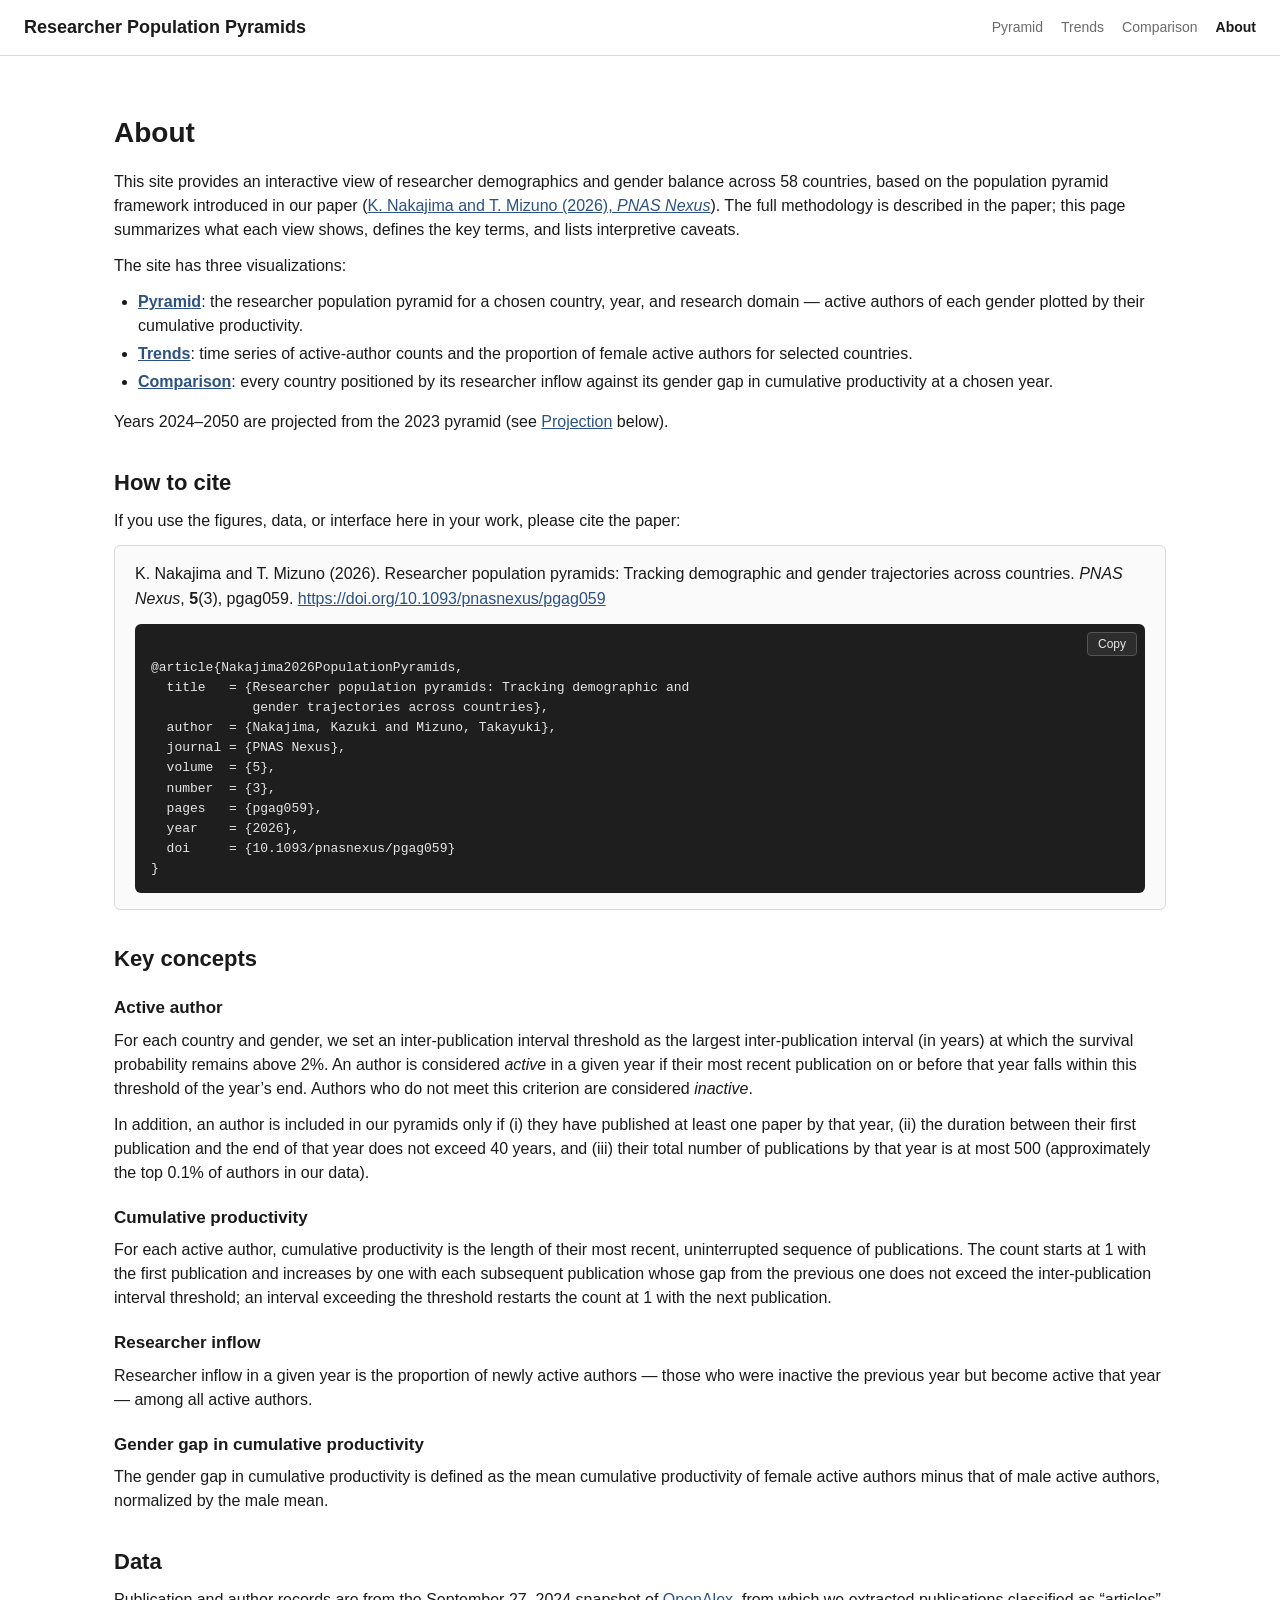
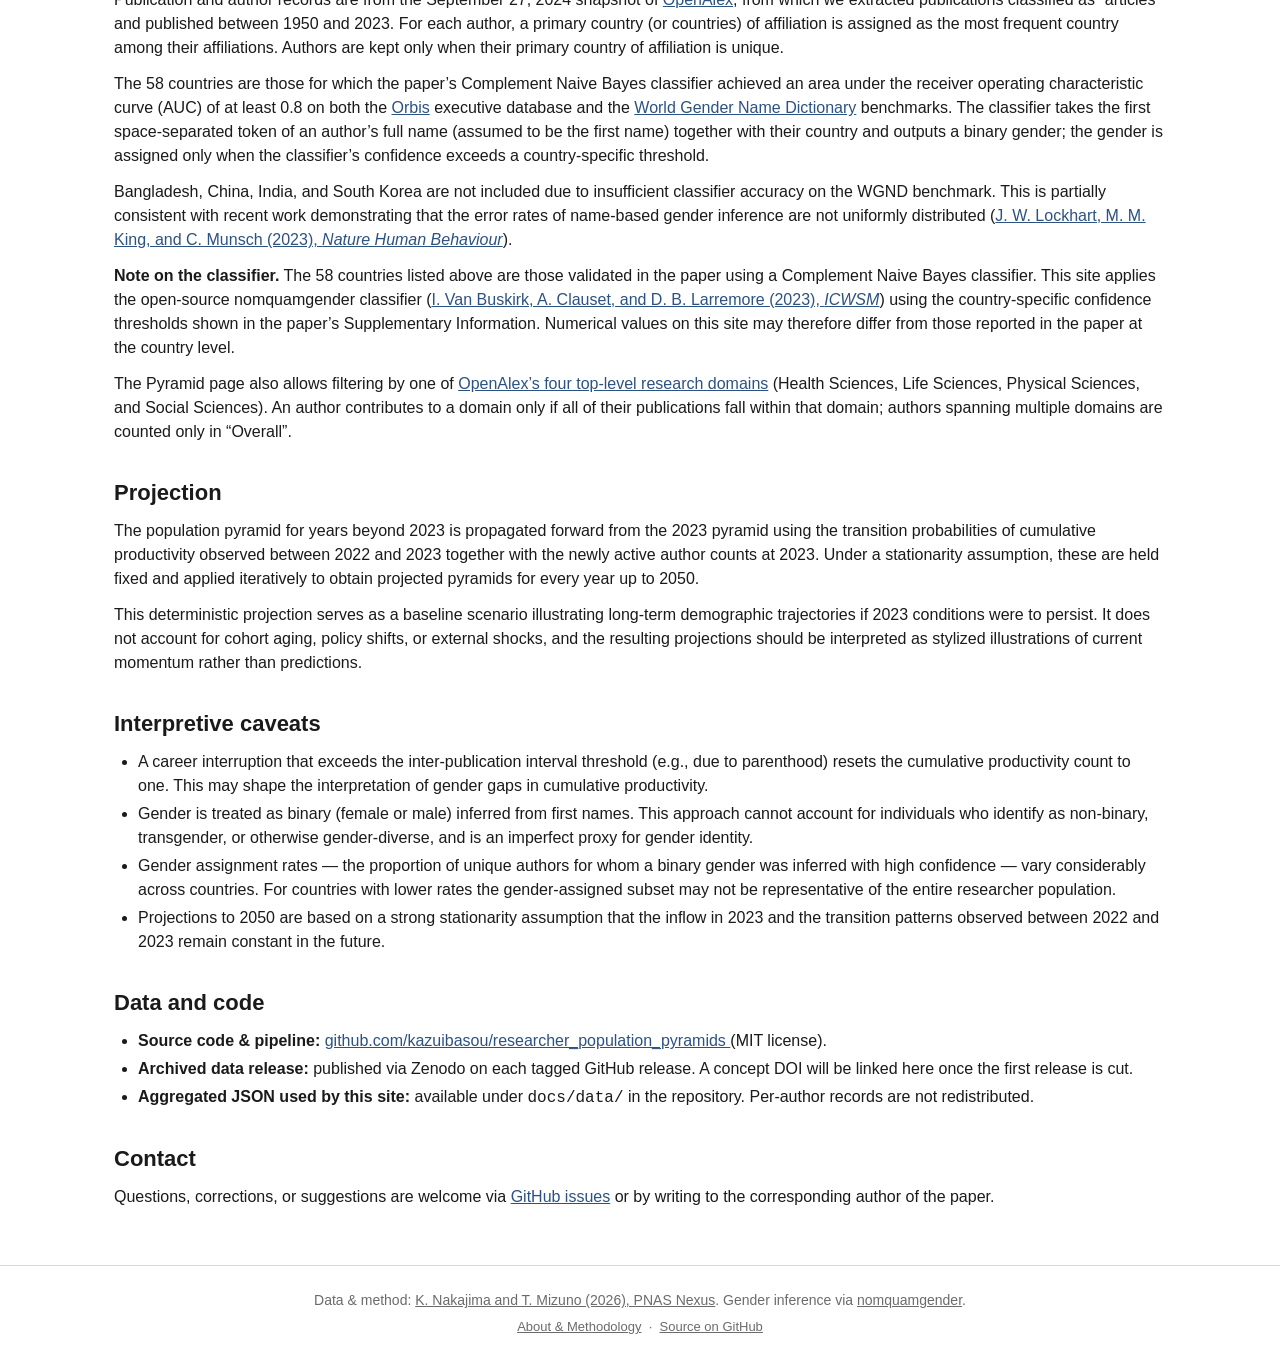
==== docs/about.html @ 1a8863eb "Website redesign and pipeline rewrite - Replace framework/ and reproduction/ with a static website  " ====
<!DOCTYPE html>
<html lang="en">
<head>
  <meta charset="utf-8">
  <meta name="viewport" content="width=device-width, initial-scale=1">
  <title>About — Researcher Population Pyramids</title>
  <link rel="stylesheet" href="css/style.css">
</head>
<body data-page="about">
  <div id="site-header"></div>

  <main>
    <section class="section">
      <h1>About</h1>
      <p>
        This site provides an interactive view of researcher demographics
        and gender balance across 58 countries, based on the population
        pyramid framework introduced in our paper
        (<a href="https://doi.org/10.1093/pnasnexus/pgag059" target="_blank" rel="noopener">K. Nakajima and T. Mizuno (2026), <em>PNAS Nexus</em></a>).
        The full methodology is described in the paper; this page summarizes
        what each view shows, defines the key terms, and lists interpretive
        caveats.
      </p>
      <p>
        The site has three visualizations:
      </p>
      <ul>
        <li>
          <strong><a href="index.html">Pyramid</a></strong>: the researcher
          population pyramid for a chosen country, year, and research domain
          — active authors of each gender plotted by their cumulative
          productivity.
        </li>
        <li>
          <strong><a href="trends.html">Trends</a></strong>: time series of
          active-author counts and the proportion of female active authors
          for selected countries.
        </li>
        <li>
          <strong><a href="comparison.html">Comparison</a></strong>: every
          country positioned by its researcher inflow against its gender gap
          in cumulative productivity at a chosen year.
        </li>
      </ul>
      <p>
        Years 2024–2050 are projected from the 2023 pyramid (see <a href="#projection">Projection</a> below).
      </p>
    </section>

    <section class="section">
      <h2>How to cite</h2>
      <p>If you use the figures, data, or interface here in your work, please cite the paper:</p>

      <div class="citation-block">
        <p class="citation-text">
          K. Nakajima and T. Mizuno (2026).
          Researcher population pyramids: Tracking demographic and gender
          trajectories across countries.
          <em>PNAS Nexus</em>, <strong>5</strong>(3), pgag059.
          <a href="https://doi.org/10.1093/pnasnexus/pgag059" target="_blank" rel="noopener">https://doi.org/10.1093/pnasnexus/pgag059</a>
        </p>
        <div class="bibtex" id="bibtex">
<button class="copy-btn" id="bibtex-copy">Copy</button>@article{Nakajima2026PopulationPyramids,
  title   = {Researcher population pyramids: Tracking demographic and
             gender trajectories across countries},
  author  = {Nakajima, Kazuki and Mizuno, Takayuki},
  journal = {PNAS Nexus},
  volume  = {5},
  number  = {3},
  pages   = {pgag059},
  year    = {2026},
  doi     = {10.1093/pnasnexus/pgag059}
}</div>
      </div>
    </section>

    <section class="section">
      <h2>Key concepts</h2>

      <h3>Active author</h3>
      <p>
        For each country and gender, we set an inter-publication interval
        threshold as the largest inter-publication interval (in years) at
        which the survival probability remains above 2&percnt;. An author is
        considered <em>active</em> in a given year if their most recent
        publication on or before that year falls within this threshold of
        the year&rsquo;s end. Authors who do not meet this criterion are
        considered <em>inactive</em>.
      </p>
      <p>
        In addition, an author is included in our pyramids only if (i) they
        have published at least one paper by that year, (ii) the duration
        between their first publication and the end of that year does not
        exceed 40 years, and (iii) their total number of publications by
        that year is at most 500 (approximately the top 0.1&percnt; of
        authors in our data).
      </p>

      <h3>Cumulative productivity</h3>
      <p>
        For each active author, cumulative productivity is the length of
        their most recent, uninterrupted sequence of publications. The count
        starts at 1 with the first publication and increases by one with
        each subsequent publication whose gap from the previous one does
        not exceed the inter-publication interval threshold; an interval
        exceeding the threshold restarts the count at 1 with the next
        publication.
      </p>

      <h3>Researcher inflow</h3>
      <p>
        Researcher inflow in a given year is the proportion of newly active
        authors — those who were inactive the previous year but become
        active that year — among all active authors.
      </p>

      <h3>Gender gap in cumulative productivity</h3>
      <p>
        The gender gap in cumulative productivity is defined as the mean
        cumulative productivity of female active authors minus that of male
        active authors, normalized by the male mean.
      </p>
    </section>

    <section class="section">
      <h2>Data</h2>
      <p>
        Publication and author records are from the September 27, 2024
        snapshot of
        <a href="https://openalex.org" target="_blank" rel="noopener">OpenAlex</a>,
        from which we extracted publications classified as &ldquo;articles&rdquo;
        and published between 1950 and 2023. For each author, a primary
        country (or countries) of affiliation is assigned as the most
        frequent country among their affiliations. Authors are kept only
        when their primary country of affiliation is unique.
      </p>
      <p>
        The 58 countries are those for which the paper&rsquo;s Complement
        Naive Bayes classifier achieved an area under the receiver operating
        characteristic curve (AUC) of at least 0.8 on both the
        <a href="https://www.moodys.com/web/en/us/capabilities/company-reference-data/orbis.html" target="_blank" rel="noopener">Orbis</a>
        executive database and the
        <a href="https://dataverse.harvard.edu/dataset.xhtml?persistentId=doi:10.7910/DVN/MSEGSJ" target="_blank" rel="noopener">World Gender Name Dictionary</a>
        benchmarks. The classifier takes the first space-separated token of
        an author&rsquo;s full name (assumed to be the first name) together
        with their country and outputs a binary gender; the gender is
        assigned only when the classifier&rsquo;s confidence exceeds a
        country-specific threshold.
      </p>
      <p>
        Bangladesh, China, India, and South Korea are not included due to
        insufficient classifier accuracy on the WGND benchmark. This is
        partially consistent with recent work demonstrating that the error
        rates of name-based gender inference are not uniformly distributed
        (<a href="https://doi.org/10.1038/s41562-023-01587-9" target="_blank" rel="noopener">J. W. Lockhart, M. M. King, and C. Munsch (2023), <em>Nature Human Behaviour</em></a>).
      </p>
      <p>
        <strong>Note on the classifier.</strong>
        The 58 countries listed above are those validated in the paper using a
        Complement Naive Bayes classifier. This site applies the open-source
        nomquamgender classifier
        (<a href="https://doi.org/10.1609/icwsm.v17i1.22195" target="_blank" rel="noopener">I. Van Buskirk, A. Clauset, and D. B. Larremore (2023), <em>ICWSM</em></a>)
        using the country-specific confidence thresholds shown in the paper&rsquo;s
        Supplementary Information. Numerical values on this site may therefore
        differ from those reported in the paper at the country level.
      </p>
      <p>
        The Pyramid page also allows filtering by one of
        <a href="https://help.openalex.org/hc/en-us/articles/24736129405719-Topics" target="_blank" rel="noopener">OpenAlex&rsquo;s four top-level research domains</a>
        (Health Sciences, Life Sciences, Physical Sciences, and Social
        Sciences). An author contributes to a domain only if all of their
        publications fall within that domain; authors spanning multiple
        domains are counted only in &ldquo;Overall&rdquo;.
      </p>
    </section>

    <section class="section" id="projection">
      <h2>Projection</h2>
      <p>
        The population pyramid for years beyond 2023 is propagated forward
        from the 2023 pyramid using the transition probabilities of
        cumulative productivity observed between 2022 and 2023 together
        with the newly active author counts at 2023. Under a stationarity
        assumption, these are held fixed and applied iteratively to obtain
        projected pyramids for every year up to 2050.
      </p>
      <p>
        This deterministic projection serves as a baseline scenario
        illustrating long-term demographic trajectories if 2023 conditions
        were to persist. It does not account for cohort aging, policy
        shifts, or external shocks, and the resulting projections should be
        interpreted as stylized illustrations of current momentum rather
        than predictions.
      </p>
    </section>

    <section class="section">
      <h2>Interpretive caveats</h2>
      <ul>
        <li>
          A career interruption that exceeds the inter-publication interval
          threshold (e.g., due to parenthood) resets the cumulative
          productivity count to one. This may shape the interpretation of
          gender gaps in cumulative productivity.
        </li>
        <li>
          Gender is treated as binary (female or male) inferred from first
          names. This approach cannot account for individuals who identify
          as non-binary, transgender, or otherwise gender-diverse, and is an
          imperfect proxy for gender identity.
        </li>
        <li>
          Gender assignment rates — the proportion of unique authors for
          whom a binary gender was inferred with high confidence — vary
          considerably across countries. For countries with lower rates the
          gender-assigned subset may not be representative of the entire
          researcher population.
        </li>
        <li>
          Projections to 2050 are based on a strong stationarity assumption
          that the inflow in 2023 and the transition patterns observed
          between 2022 and 2023 remain constant in the future.
        </li>
      </ul>
    </section>

    <section class="section">
      <h2>Data and code</h2>
      <ul>
        <li>
          <strong>Source code &amp; pipeline:</strong>
          <a href="https://github.com/kazuibasou/researcher_population_pyramids" target="_blank" rel="noopener">
            github.com/kazuibasou/researcher_population_pyramids
          </a>
          (MIT license).
        </li>
        <li>
          <strong>Archived data release:</strong>
          published via Zenodo on each tagged GitHub release.
          A concept DOI will be linked here once the first release is cut.
        </li>
        <li>
          <strong>Aggregated JSON used by this site:</strong> available under
          <code>docs/data/</code> in the repository. Per-author records are
          not redistributed.
        </li>
      </ul>
    </section>

    <section class="section">
      <h2>Contact</h2>
      <p>
        Questions, corrections, or suggestions are welcome via
        <a href="https://github.com/kazuibasou/researcher_population_pyramids/issues" target="_blank" rel="noopener">GitHub issues</a>
        or by writing to the corresponding author of the paper.
      </p>
    </section>
  </main>

  <div id="site-footer"></div>

  <script src="js/common.js"></script>
  <script>
    document.addEventListener('DOMContentLoaded', function () {
      const btn = document.getElementById('bibtex-copy');
      if (!btn) return;
      btn.addEventListener('click', function () {
        const block = document.getElementById('bibtex');
        // Grab the text content but strip the button's own label.
        const text = block.innerText.replace(/^Copy\s*/, '');
        navigator.clipboard.writeText(text).then(function () {
          btn.classList.add('copied');
          btn.textContent = 'Copied';
          setTimeout(function () {
            btn.classList.remove('copied');
            btn.textContent = 'Copy';
          }, 1500);
        });
      });
    });
  </script>
</body>
</html>
---- docs/css/style.css ----
/* Researcher Population Pyramids — global styles */

:root {
  --color-bg: #ffffff;
  --color-text: #1a1a1a;
  --color-muted: #6b6b6b;
  --color-border: #d9d9d9;
  --color-accent: #2c5282;
  --color-female: #2f7a3a;    /* darkgreen, paper-faithful */
  --color-male: #ed8936;      /* orange, paper-faithful */
  --color-projection-bg: #f0f0f5;
  --max-width: 1100px;
  --font-stack: -apple-system, BlinkMacSystemFont, "Segoe UI", Roboto,
                "Helvetica Neue", Arial, sans-serif;
}

* { box-sizing: border-box; }

html, body {
  margin: 0;
  padding: 0;
  font-family: var(--font-stack);
  color: var(--color-text);
  background: var(--color-bg);
  font-size: 16px;
  line-height: 1.5;
}

a { color: var(--color-accent); }
a:hover { text-decoration: underline; }

/* ----- Layout ----- */

.site-header {
  border-bottom: 1px solid var(--color-border);
  padding: 14px 24px;
  display: flex;
  align-items: center;
  justify-content: space-between;
  flex-wrap: wrap;
  gap: 12px;
}

.site-header .brand {
  font-size: 18px;
  font-weight: 600;
  text-decoration: none;
  color: var(--color-text);
}

.site-header nav { display: flex; gap: 18px; flex-wrap: wrap; }
.site-header nav a {
  color: var(--color-muted);
  text-decoration: none;
  font-size: 14px;
}
.site-header nav a:hover { color: var(--color-text); }
.site-header nav a.active { color: var(--color-text); font-weight: 600; }

main {
  max-width: var(--max-width);
  margin: 0 auto;
  padding: 24px;
}

.site-footer {
  border-top: 1px solid var(--color-border);
  padding: 24px;
  text-align: center;
  color: var(--color-muted);
  font-size: 14px;
}

.site-footer a { color: var(--color-muted); }

/* ----- Controls row (country + domain pickers) ----- */

.controls {
  display: flex;
  gap: 16px;
  flex-wrap: wrap;
  align-items: flex-end;
  margin-bottom: 8px;
}

.control {
  display: flex;
  flex-direction: column;
  gap: 4px;
  min-width: 220px;
}

.control.compact { min-width: 110px; }
.control.compact select { min-width: 110px; }

/* Number inputs (Trends year range, etc.) — match select styling. */
.control input[type="number"] {
  font-family: var(--font-stack);
  font-size: 15px;
  padding: 0 12px;
  border: 1px solid var(--color-border);
  border-radius: 4px;
  background: white;
  height: var(--control-height);
  box-sizing: border-box;
  width: 100%;
}

.control label {
  font-size: 12px;
  text-transform: uppercase;
  letter-spacing: 0.04em;
  color: var(--color-muted);
}

/* Unified height for native <select> and Choices.js-wrapped <select>.
   Choices.js replaces the native select with a .choices > .choices__inner
   container, so we have to size both explicitly. */
:root { --control-height: 42px; }

.control select {
  font-family: var(--font-stack);
  font-size: 15px;
  padding: 0 12px;
  border: 1px solid var(--color-border);
  border-radius: 4px;
  background: white;
  height: var(--control-height);
  box-sizing: border-box;
}

.choices { margin-bottom: 0; min-width: 280px; }
.choices__inner {
  min-height: var(--control-height);
  height: var(--control-height);
  padding: 0 10px;
  border-radius: 4px;
  border: 1px solid var(--color-border);
  background: white;
  font-size: 15px;
  box-sizing: border-box;
}
.choices__list--single {
  padding: 0;
  margin: 0;
  line-height: var(--control-height);
}
.choices__list--single .choices__item {
  padding: 0 24px 0 0;
  margin: 0;
  line-height: var(--control-height);
  display: inline-block;
  vertical-align: top;
  transform: translateY(-2px);
}
.choices[data-type*=select-one]::after { right: 14px; }

/* ----- Pyramid plot area ----- */

#pyramid {
  width: 100%;
  height: 560px;
  margin: 12px 0 24px 0;
}

/* ----- Trends plot area ----- */

#trends-plot {
  width: 100%;
  height: 540px;
  margin: 12px 0 24px 0;
}

/* ----- Comparison plot area ----- */

#comparison-plot {
  width: 100%;
  height: 560px;
  margin: 12px 0 24px 0;
}

/* Multi-select Choices.js needs to allow growth above --control-height */
.choices[data-type*=select-multiple] .choices__inner {
  height: auto;
  min-height: var(--control-height);
  padding: 6px 8px 2px 8px;
}
.choices[data-type*=select-multiple] .choices__list--multiple { margin: 0; }
.choices[data-type*=select-multiple] .choices__list--multiple .choices__item {
  font-size: 13px;
  padding: 3px 8px;
  margin: 2px 4px 2px 0;
  background: var(--color-accent);
  border-color: var(--color-accent);
  border-radius: 4px;
}

.pyramid-meta {
  display: flex;
  gap: 24px;
  flex-wrap: wrap;
  margin-bottom: 12px;
  font-size: 14px;
  color: var(--color-muted);
}
.pyramid-meta strong { color: var(--color-text); }

/* ----- Year slider + animation controls ----- */

.year-controls {
  display: flex;
  align-items: center;
  gap: 16px;
  flex-wrap: wrap;
  padding: 12px 0;
  border-top: 1px solid var(--color-border);
}

.year-slider-wrap {
  flex: 1 1 380px;
  display: flex;
  align-items: center;
  gap: 12px;
}

#year-slider {
  flex: 1;
  height: 6px;
  -webkit-appearance: none;
  appearance: none;
  background: #e5e5e5;
  border-radius: 3px;
  outline: none;
}

#year-slider::-webkit-slider-thumb {
  -webkit-appearance: none;
  appearance: none;
  width: 18px;
  height: 18px;
  border-radius: 50%;
  background: var(--color-accent);
  cursor: pointer;
}

#year-slider::-moz-range-thumb {
  width: 18px;
  height: 18px;
  border-radius: 50%;
  background: var(--color-accent);
  cursor: pointer;
  border: 0;
}

.year-label {
  font-size: 20px;
  font-weight: 600;
  /* Wide enough to always fit "YYYY [PROJECTION]" so the slider next to it
     does not change width as we cross the historical/projection boundary. */
  min-width: 180px;
  text-align: center;
}

.year-label.is-projection {
  color: var(--color-accent);
}

.year-label .projection-tag {
  display: inline-block;
  margin-left: 6px;
  padding: 1px 6px;
  font-size: 11px;
  font-weight: 600;
  color: white;
  background: var(--color-accent);
  border-radius: 3px;
  vertical-align: middle;
}

.year-buttons { display: flex; gap: 6px; align-items: center; }

.year-buttons button {
  font-family: var(--font-stack);
  font-size: 14px;
  padding: 6px 10px;
  background: white;
  border: 1px solid var(--color-border);
  border-radius: 4px;
  cursor: pointer;
  min-width: 38px;
}

.year-buttons button:hover { background: #f5f5f5; }
.year-buttons button.is-active { background: var(--color-accent); color: white; border-color: var(--color-accent); }
.year-buttons .speed-group { display: flex; align-items: center; gap: 6px; padding-left: 12px; border-left: 1px solid var(--color-border); }
.year-buttons .speed-group label { font-size: 12px; color: var(--color-muted); }

/* ----- Section blocks ----- */

.section { margin: 32px 0; }
.section h1 { font-size: 28px; margin: 0 0 16px 0; }
.section h2 { font-size: 22px; margin: 32px 0 10px 0; }
.section h3 { font-size: 17px; margin: 20px 0 8px 0; }
.section p { color: var(--color-text); margin: 8px 0 12px 0; }
.section ul { margin: 8px 0 16px 0; padding-left: 24px; }
.section li { margin: 4px 0; }

/* Citation card with copy button */
.citation-block {
  border: 1px solid var(--color-border);
  border-radius: 6px;
  padding: 16px 20px;
  background: #fafafa;
  margin: 12px 0 20px 0;
}
.citation-block .citation-text {
  margin: 0 0 12px 0;
  line-height: 1.55;
}
.bibtex {
  position: relative;
  background: #1e1e1e;
  color: #e6e6e6;
  font-family: "SF Mono", Menlo, Consolas, "Courier New", monospace;
  font-size: 13px;
  line-height: 1.55;
  padding: 14px 16px;
  border-radius: 6px;
  overflow-x: auto;
  margin: 8px 0 0 0;
  white-space: pre;
}
.bibtex .copy-btn {
  position: absolute;
  top: 8px;
  right: 8px;
  font-family: var(--font-stack);
  font-size: 12px;
  padding: 4px 10px;
  border: 1px solid #555;
  border-radius: 4px;
  background: #2d2d2d;
  color: #e6e6e6;
  cursor: pointer;
}
.bibtex .copy-btn:hover { background: #3a3a3a; }
.bibtex .copy-btn.copied { background: #2f7a3a; border-color: #2f7a3a; }

/* ----- Mobile portrait warning ----- */

.rotate-notice {
  display: none;
  padding: 24px;
  text-align: center;
  color: var(--color-muted);
}

@media (max-width: 640px) and (orientation: portrait) {
  main, .site-header nav { display: none; }
  .rotate-notice { display: block; }
}

/* ----- Utility ----- */

.muted { color: var(--color-muted); }
.text-small { font-size: 13px; }
.hidden { display: none !important; }
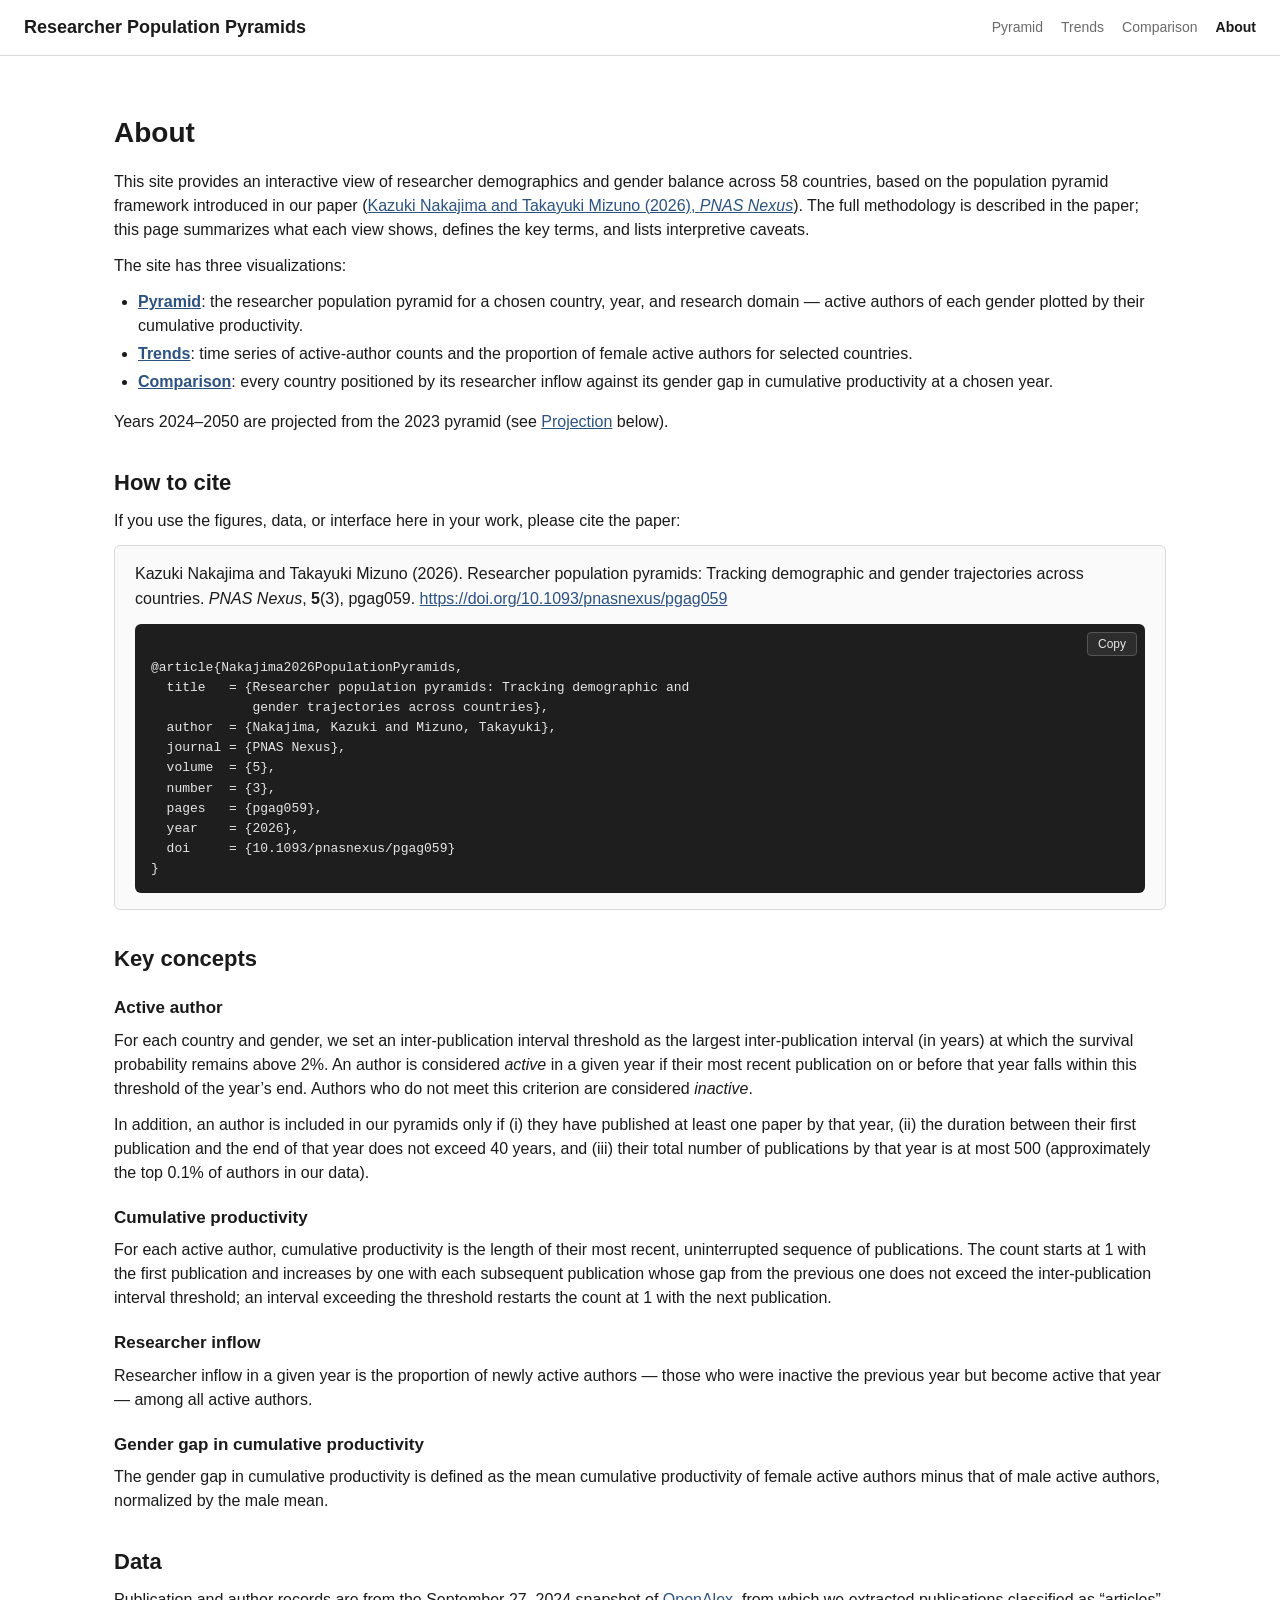
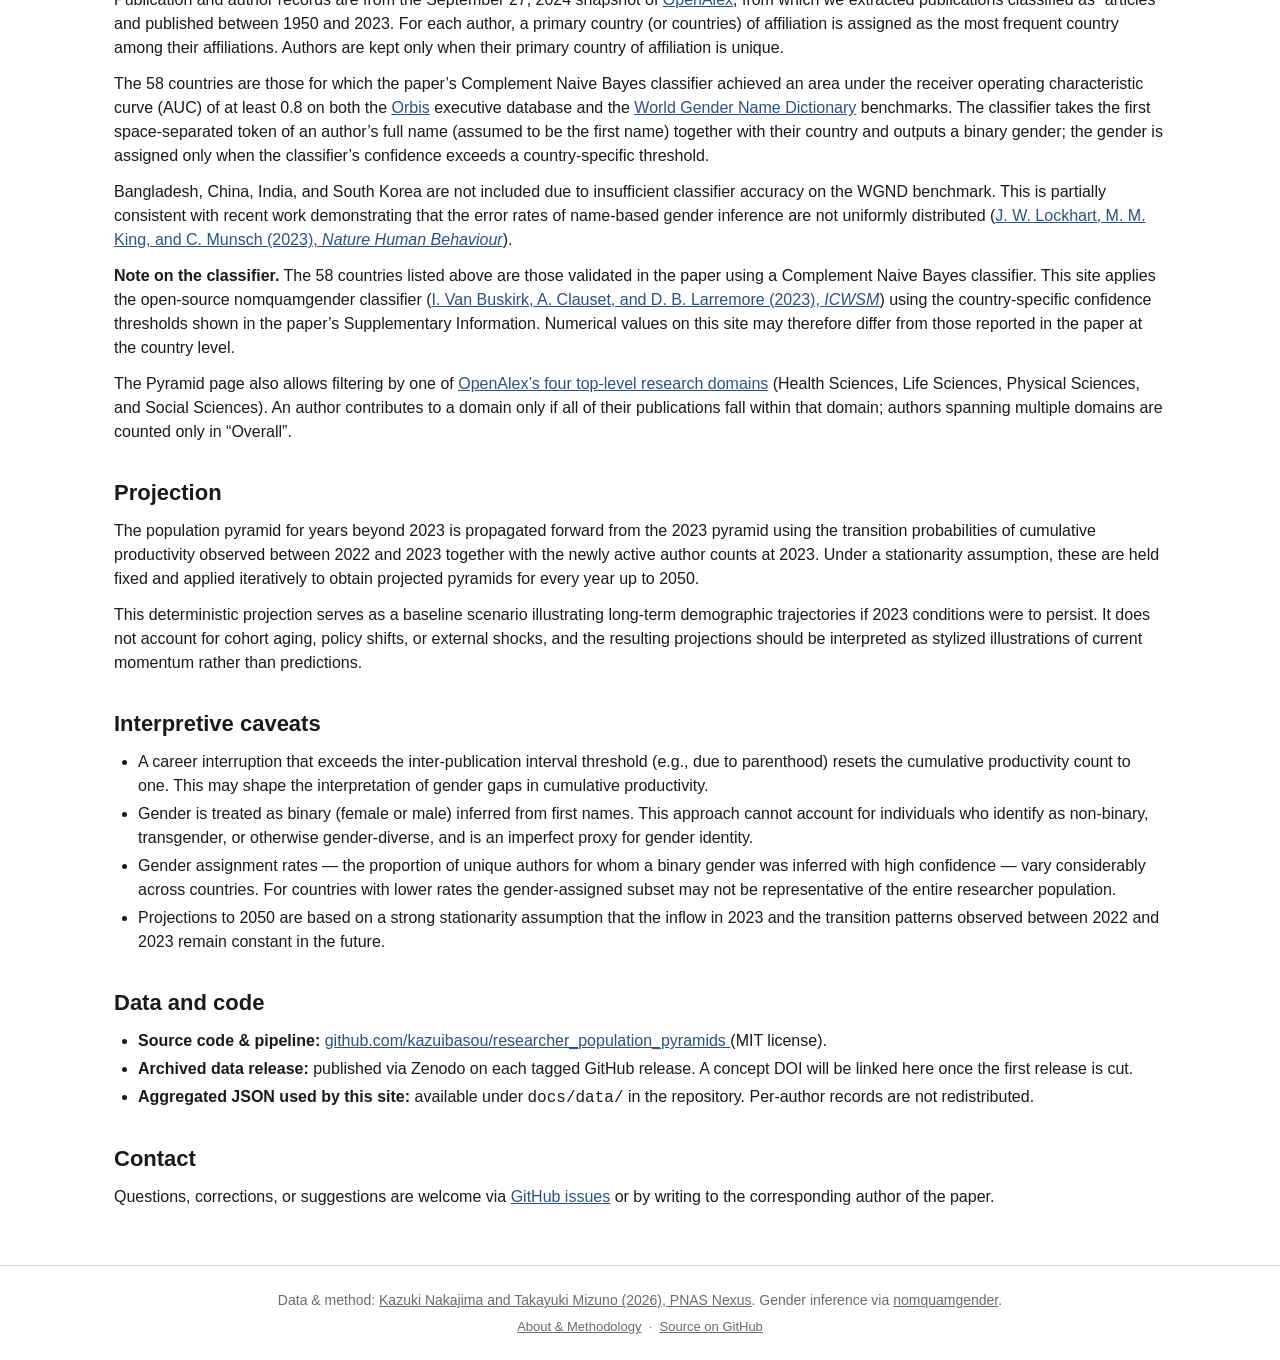
==== commit dd7d1d67: "Use full author names in our paper citation Spell out Kazuki Nakajima and Takayuki Mizuno in the sit" ====
--- a/docs/about.html
+++ b/docs/about.html
@@ -16,7 +16,7 @@
         This site provides an interactive view of researcher demographics
         and gender balance across 58 countries, based on the population
         pyramid framework introduced in our paper
-        (<a href="https://doi.org/10.1093/pnasnexus/pgag059" target="_blank" rel="noopener">K. Nakajima and T. Mizuno (2026), <em>PNAS Nexus</em></a>).
+        (<a href="https://doi.org/10.1093/pnasnexus/pgag059" target="_blank" rel="noopener">Kazuki Nakajima and Takayuki Mizuno (2026), <em>PNAS Nexus</em></a>).
         The full methodology is described in the paper; this page summarizes
         what each view shows, defines the key terms, and lists interpretive
         caveats.
@@ -53,7 +53,7 @@
 
       <div class="citation-block">
         <p class="citation-text">
-          K. Nakajima and T. Mizuno (2026).
+          Kazuki Nakajima and Takayuki Mizuno (2026).
           Researcher population pyramids: Tracking demographic and gender
           trajectories across countries.
           <em>PNAS Nexus</em>, <strong>5</strong>(3), pgag059.
